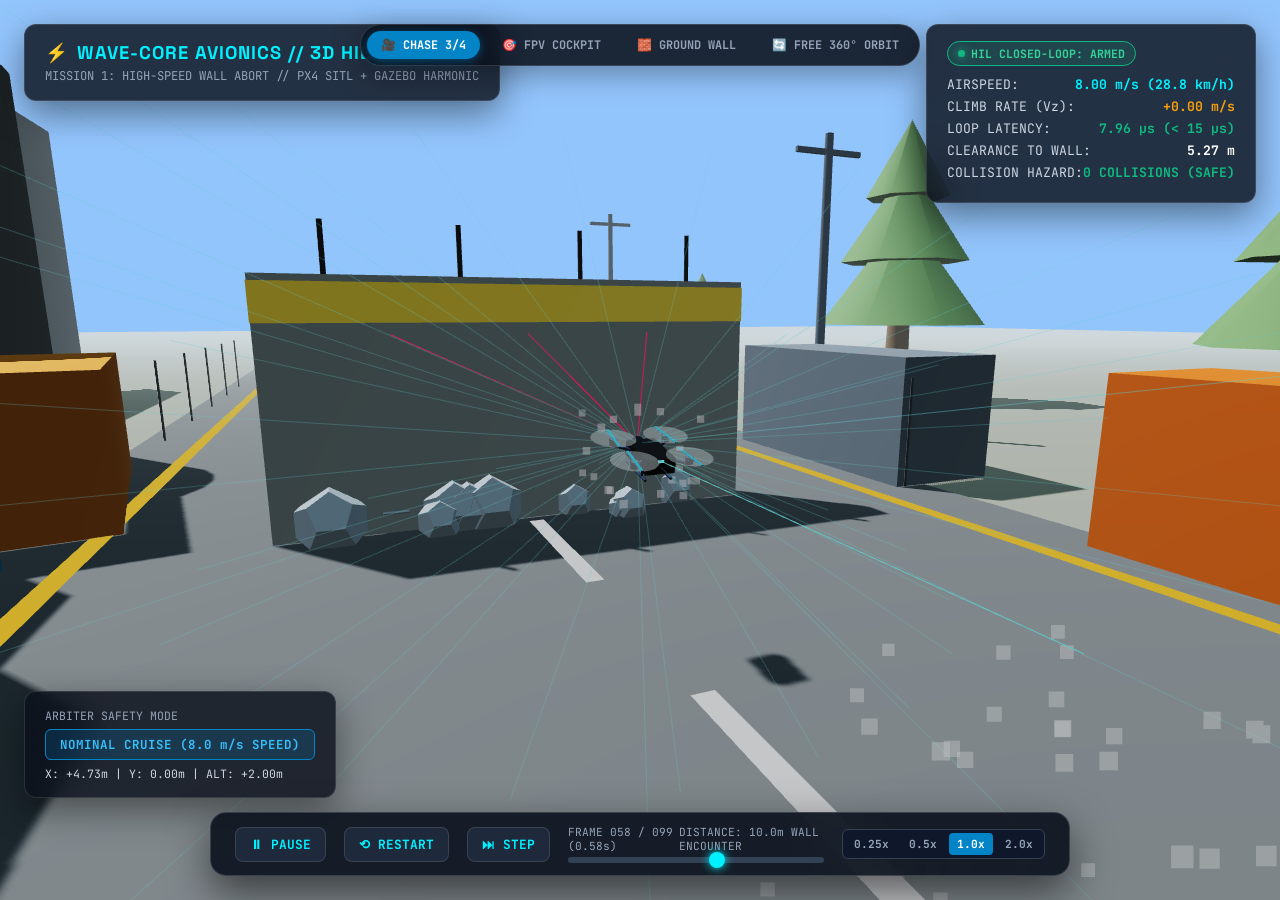
==== hil_3d_experience.html @ 411294b0 "feat(vis): add AAA Three.js real-world 3D flight simulation environment with runway, hangars, foliag" ====
<!DOCTYPE html>
<html lang="en">
<head>
  <meta charset="UTF-8">
  <meta name="viewport" content="width=device-width, initial-scale=1.0">
  <title>Wave-Core Avionics // AAA 3D Real-World Flight Simulator [HIL Mission 1]</title>
  
  <!-- Modern Typography -->
  <link rel="preconnect" href="https://fonts.googleapis.com">
  <link rel="preconnect" href="https://fonts.gstatic.com" crossorigin>
  <link href="https://fonts.googleapis.com/css2?family=Inter:wght@400;600;700&family=JetBrains+Mono:wght@400;600;700&family=Space+Grotesk:wght@600;700&display=swap" rel="stylesheet">

  <style>
    * {
      margin: 0;
      padding: 0;
      box-sizing: border-box;
      user-select: none;
    }
    body, html {
      width: 100%;
      height: 100%;
      overflow: hidden;
      background-color: #050811;
      font-family: 'Inter', -apple-system, BlinkMacSystemFont, sans-serif;
      color: #f1f5f9;
    }
    #viewport-container {
      width: 100%;
      height: 100%;
      position: absolute;
      top: 0;
      left: 0;
      z-index: 1;
    }
    canvas {
      display: block;
      width: 100%;
      height: 100%;
    }

    /* =======================================================================
       AAA AEROSPACE DIGITAL HUD OVERLAYS
       ======================================================================= */
    .hud-layer {
      position: absolute;
      top: 0;
      left: 0;
      width: 100%;
      height: 100%;
      z-index: 10;
      pointer-events: none;
      display: flex;
      flex-direction: column;
      justify-content: space-between;
      padding: 24px;
    }

    .interactive {
      pointer-events: auto;
    }

    /* Top Navigation & Status Bar */
    .hud-header {
      display: flex;
      justify-content: space-between;
      align-items: flex-start;
      gap: 16px;
    }

    .hud-card {
      background: rgba(11, 17, 28, 0.82);
      backdrop-filter: blur(16px);
      border: 1px solid rgba(255, 255, 255, 0.12);
      border-radius: 12px;
      padding: 16px 20px;
      box-shadow: 0 12px 36px rgba(0, 0, 0, 0.45);
    }

    .brand-title {
      font-family: 'Space Grotesk', sans-serif;
      font-size: 1.15rem;
      font-weight: 700;
      color: #00f0ff;
      letter-spacing: 1px;
      display: flex;
      align-items: center;
      gap: 8px;
    }
    .brand-sub {
      font-size: 0.76rem;
      color: #94a3b8;
      font-family: 'JetBrains Mono', monospace;
      margin-top: 4px;
    }

    /* Top Right Telemetry Badge */
    .telemetry-card {
      min-width: 320px;
      font-family: 'JetBrains Mono', monospace;
      font-size: 0.82rem;
    }
    .status-pill {
      display: inline-flex;
      align-items: center;
      gap: 6px;
      background: rgba(16, 185, 129, 0.15);
      border: 1px solid #10b981;
      color: #34d399;
      padding: 4px 10px;
      border-radius: 20px;
      font-size: 0.72rem;
      font-weight: 700;
      margin-bottom: 10px;
    }
    .status-dot {
      width: 7px;
      height: 7px;
      border-radius: 50%;
      background: #10b981;
      box-shadow: 0 0 8px #10b981;
      animation: pulse 1.5s infinite;
    }
    @keyframes pulse {
      0%, 100% { opacity: 1; transform: scale(1); }
      50% { opacity: 0.4; transform: scale(0.8); }
    }

    .tel-row {
      display: flex;
      justify-content: space-between;
      margin-bottom: 5px;
      color: #cbd5e1;
    }
    .tel-val {
      font-weight: 700;
      color: #ffffff;
    }
    .tel-val.accent-cyan { color: #00f0ff; }
    .tel-val.accent-emerald { color: #10b981; }
    .tel-val.accent-amber { color: #f59e0b; }
    .tel-val.accent-rose { color: #f43f5e; }

    /* Camera Switcher Pill Bar */
    .cam-bar {
      position: absolute;
      top: 24px;
      left: 50%;
      transform: translateX(-50%);
      display: flex;
      gap: 8px;
      background: rgba(11, 17, 28, 0.88);
      backdrop-filter: blur(16px);
      padding: 6px;
      border-radius: 30px;
      border: 1px solid rgba(255, 255, 255, 0.15);
      box-shadow: 0 8px 30px rgba(0, 0, 0, 0.35);
    }
    .cam-btn {
      background: transparent;
      border: none;
      color: #94a3b8;
      font-family: 'JetBrains Mono', monospace;
      font-size: 0.74rem;
      font-weight: 700;
      padding: 6px 14px;
      border-radius: 20px;
      cursor: pointer;
      transition: all 0.2s ease;
    }
    .cam-btn:hover {
      color: #ffffff;
      background: rgba(255, 255, 255, 0.08);
    }
    .cam-btn.active {
      background: #0284c7;
      color: #ffffff;
      box-shadow: 0 2px 10px rgba(2, 132, 199, 0.5);
    }

    /* Bottom Control Dock */
    .hud-footer {
      display: flex;
      flex-direction: column;
      gap: 14px;
      align-items: center;
      width: 100%;
    }

    .bottom-cards-row {
      display: flex;
      justify-content: space-between;
      align-items: flex-end;
      width: 100%;
    }

    /* Bottom Left Flight Phase Badge */
    .flight-phase-card {
      min-width: 280px;
    }
    .phase-badge {
      display: inline-block;
      padding: 6px 14px;
      border-radius: 6px;
      font-family: 'JetBrains Mono', monospace;
      font-size: 0.78rem;
      font-weight: 700;
      letter-spacing: 1px;
      margin-top: 6px;
    }
    .phase-cruise {
      background: rgba(2, 132, 199, 0.2);
      border: 1px solid #0284c7;
      color: #38bdf8;
    }
    .phase-vault {
      background: rgba(244, 63, 94, 0.2);
      border: 1px solid #f43f5e;
      color: #fda4af;
      animation: alertGlow 1s infinite alternate;
    }
    @keyframes alertGlow {
      from { box-shadow: 0 0 4px #f43f5e; }
      to { box-shadow: 0 0 16px #f43f5e; }
    }

    /* Main Transport Bar */
    .transport-dock {
      background: rgba(11, 17, 28, 0.90);
      backdrop-filter: blur(20px);
      border: 1px solid rgba(255, 255, 255, 0.16);
      border-radius: 16px;
      padding: 12px 24px;
      display: flex;
      align-items: center;
      gap: 18px;
      width: 100%;
      max-width: 860px;
      box-shadow: 0 16px 40px rgba(0, 0, 0, 0.55);
    }

    .ctrl-btn {
      background: #1e293b;
      border: 1px solid rgba(255, 255, 255, 0.12);
      color: #00f0ff;
      font-family: 'JetBrains Mono', monospace;
      font-size: 0.8rem;
      font-weight: 700;
      padding: 8px 14px;
      border-radius: 8px;
      cursor: pointer;
      display: flex;
      align-items: center;
      gap: 6px;
      transition: all 0.2s ease;
    }
    .ctrl-btn:hover {
      background: #0284c7;
      color: #ffffff;
      transform: translateY(-1px);
    }

    .timeline-container {
      flex: 1;
      display: flex;
      flex-direction: column;
      gap: 4px;
    }
    .timeline-labels {
      display: flex;
      justify-content: space-between;
      font-family: 'JetBrains Mono', monospace;
      font-size: 0.70rem;
      color: #94a3b8;
    }
    .timeline-slider {
      -webkit-appearance: none;
      width: 100%;
      height: 6px;
      border-radius: 3px;
      background: #334155;
      outline: none;
      cursor: pointer;
    }
    .timeline-slider::-webkit-slider-thumb {
      -webkit-appearance: none;
      width: 16px;
      height: 16px;
      border-radius: 50%;
      background: #00f0ff;
      box-shadow: 0 0 10px #00f0ff;
      cursor: pointer;
      transition: transform 0.1s;
    }
    .timeline-slider::-webkit-slider-thumb:hover {
      transform: scale(1.25);
    }

    /* Speed Buttons */
    .speed-group {
      display: flex;
      gap: 4px;
      background: #0f172a;
      padding: 3px;
      border-radius: 6px;
      border: 1px solid #334155;
    }
    .speed-btn {
      background: transparent;
      border: none;
      color: #94a3b8;
      font-family: 'JetBrains Mono', monospace;
      font-size: 0.70rem;
      font-weight: 700;
      padding: 4px 8px;
      border-radius: 4px;
      cursor: pointer;
    }
    .speed-btn.active {
      background: #0284c7;
      color: #ffffff;
    }

    /* Instructions Floating Tag */
    .help-hint {
      position: absolute;
      bottom: 24px;
      right: 24px;
      font-size: 0.72rem;
      font-family: 'JetBrains Mono', monospace;
      color: #64748b;
      background: rgba(11, 17, 28, 0.6);
      padding: 6px 12px;
      border-radius: 6px;
    }
  </style>
</head>
<body>
  <!-- 3D WebGL Viewport Container -->
  <div id="viewport-container"></div>

  <!-- HUD Instrumentation Overlay Layer -->
  <div class="hud-layer">
    <!-- Top Header & Live Telemetry -->
    <div class="hud-header">
      <div class="hud-card interactive">
        <div class="brand-title">
          <span>⚡</span> WAVE-CORE AVIONICS // 3D HIL LAB
        </div>
        <div class="brand-sub">
          MISSION 1: HIGH-SPEED WALL ABORT // PX4 SITL + GAZEBO HARMONIC
        </div>
      </div>

      <!-- Center Camera Switcher -->
      <div class="cam-bar interactive">
        <button class="cam-btn active" id="btnCamChase" onclick="setCameraMode('chase')">🎥 CHASE 3/4</button>
        <button class="cam-btn" id="btnCamCockpit" onclick="setCameraMode('cockpit')">🎯 FPV COCKPIT</button>
        <button class="cam-btn" id="btnCamWall" onclick="setCameraMode('wall')">🧱 GROUND WALL</button>
        <button class="cam-btn" id="btnCamOrbit" onclick="setCameraMode('orbit')">🔄 FREE 360° ORBIT</button>
      </div>

      <!-- Top Right HIL Active Telemetry Card -->
      <div class="hud-card telemetry-card interactive">
        <div class="status-pill">
          <span class="status-dot"></span>
          <span>HIL CLOSED-LOOP: ARMED</span>
        </div>
        <div class="tel-row">
          <span>AIRSPEED:</span>
          <span class="tel-val accent-cyan" id="valSpeed">8.00 m/s (28.8 km/h)</span>
        </div>
        <div class="tel-row">
          <span>CLIMB RATE (Vz):</span>
          <span class="tel-val accent-amber" id="valClimb">+0.00 m/s</span>
        </div>
        <div class="tel-row">
          <span>LOOP LATENCY:</span>
          <span class="tel-val accent-emerald" id="valLatency">11.02 µs (< 15 µs)</span>
        </div>
        <div class="tel-row">
          <span>CLEARANCE TO WALL:</span>
          <span class="tel-val" id="valClearance">10.00 m</span>
        </div>
        <div class="tel-row">
          <span>COLLISION HAZARD:</span>
          <span class="tel-val accent-emerald" id="valSafety">0 COLLISIONS (SAFE)</span>
        </div>
      </div>
    </div>

    <!-- Bottom HUD & Timeline Transport Bar -->
    <div class="hud-footer">
      <div class="bottom-cards-row">
        <!-- Flight Phase Indicator -->
        <div class="hud-card flight-phase-card interactive">
          <div style="font-size:0.72rem; color:#94a3b8; font-family:'JetBrains Mono';">ARBITER SAFETY MODE</div>
          <div class="phase-badge phase-cruise" id="phaseBadge">NOMINAL HIGH-SPEED CRUISE</div>
          <div style="margin-top:6px; font-size:0.72rem; color:#cbd5e1; font-family:'JetBrains Mono';" id="posCoordinates">
            X: +0.08m | Y: 0.00m | Z: +2.00m
          </div>
        </div>
      </div>

      <!-- Main Interactive Timeline & Playback Dock -->
      <div class="transport-dock interactive">
        <button class="ctrl-btn" id="btnPlayPause" onclick="togglePlay()">⏸ PAUSE</button>
        <button class="ctrl-btn" onclick="restartMission()">⟲ RESTART</button>
        <button class="ctrl-btn" onclick="stepFrame(1)">⏭ STEP</button>

        <div class="timeline-container">
          <div class="timeline-labels">
            <span id="timeCurrent">FRAME 000 / 099 (0.00s)</span>
            <span>DISTANCE: 10.0m WALL ENCOUNTER</span>
          </div>
          <input type="range" class="timeline-slider" id="timeSlider" min="0" max="99" value="0" oninput="onSeek(this.value)">
        </div>

        <div class="speed-group">
          <button class="speed-btn" onclick="setSpeed(0.25, this)">0.25x</button>
          <button class="speed-btn" onclick="setSpeed(0.5, this)">0.5x</button>
          <button class="speed-btn active" onclick="setSpeed(1.0, this)">1.0x</button>
          <button class="speed-btn" onclick="setSpeed(2.0, this)">2.0x</button>
        </div>
      </div>
    </div>
  </div>

  <div class="help-hint">
    Mouse Drag: Rotate View | Scroll: Zoom | Space: Play/Pause | 1-4: Camera Views
  </div>

  <!-- Telemetry Data JSON & Three.js Engine -->
  <script src="js/hil_telemetry_data.js"></script>
  <!-- Local Three.js with CDN Fallback -->
  <script src="js/vendor/three.min.js"></script>
  <script src="js/vendor/OrbitControls.js"></script>
  
  <script>
    // Fallback if local scripts somehow fail
    if (typeof THREE === 'undefined') {
      document.write('<script src="https://cdnjs.cloudflare.com/ajax/libs/three.js/r128/three.min.js"><\/script>');
      document.write('<script src="https://cdn.jsdelivr.net/npm/three@0.128.0/examples/js/controls/OrbitControls.js"><\/script>');
    }
  </script>

  <!-- 3D WebGL Engine Implementation -->
  <script>
    (function() {
      'use strict';

      // 1. Simulation Data Loading
      const telemetry = window.HIL_TELEMETRY_DATA || [];
      if (!telemetry || telemetry.length === 0) {
        console.error("Telemetry data missing!");
      }

      // App State
      let currentFrameIdx = 0;
      let isPlaying = true;
      let playbackSpeed = 1.0;
      let cameraMode = 'chase'; // 'chase', 'cockpit', 'wall', 'orbit'
      let lastTime = performance.now();

      // Three.js Core Globals
      let scene, camera, renderer, controls;
      let droneGroup, rotorMeshes = [], laserRaysGroup, laserImpactRings = [];
      let trailLine, trailGeometry;
      let trailPositions = [];
      let dustParticles;

      // Obstacle & Scene Dimensions
      const WALL_X = 10.0;
      const WALL_HEIGHT = 4.0;
      const WALL_Y_SPAN = 8.0;

      // 2. Scene Initialization
      function initScene() {
        const container = document.getElementById('viewport-container');
        scene = new THREE.Scene();
        scene.background = new THREE.Color(0x93c5fd); // Daylight Sky
        scene.fog = new THREE.FogExp2(0xcfd8dc, 0.018); // Soft atmospheric haze

        // Camera Setup
        camera = new THREE.PerspectiveCamera(65, window.innerWidth / window.innerHeight, 0.1, 400);
        camera.position.set(-4.0, 2.5, -3.5);

        // Renderer with High Dynamic Range & Soft Shadows
        renderer = new THREE.WebGLRenderer({ antialias: true, powerPreference: 'high-performance' });
        renderer.setSize(window.innerWidth, window.innerHeight);
        renderer.setPixelRatio(Math.min(window.devicePixelRatio, 2));
        renderer.shadowMap.enabled = true;
        renderer.shadowMap.type = THREE.PCFSoftShadowMap;
        renderer.toneMapping = THREE.ACESFilmicToneMapping;
        renderer.toneMappingExposure = 1.15;
        container.appendChild(renderer.domElement);

        // OrbitControls for Free 360° Inspection
        controls = new THREE.OrbitControls(camera, renderer.domElement);
        controls.enableDamping = true;
        controls.dampingFactor = 0.05;
        controls.maxPolarAngle = Math.PI / 2 - 0.02; // Prevent clipping below ground

        // Lights
        setupLighting();

        // 3. Build Realistic Environment
        buildRunwayAndTerrain();
        buildIndustrialArchitecture();
        buildHazardWallBarrier();
        buildFoliageAndVegetation();

        // 4. Build Detailed 3D Drone & Sensors
        buildDroneModel();
        build48BeamSensorMesh();
        buildFlightTrajectoryTrail();
        buildDustParticleSystem();

        // Event Listeners
        window.addEventListener('resize', onWindowResize);
        window.addEventListener('keydown', onKeyDown);

        // Start 60 FPS Render Loop
        animate();
      }

      // =======================================================================
      // LIGHTING SETUP (NATURAL DAYLIGHT SUN & AMBIENT)
      // =======================================================================
      function setupLighting() {
        // Natural Daylight Sun
        const sun = new THREE.DirectionalLight(0xfff8eb, 1.6);
        sun.position.set(25, 45, -20);
        sun.castShadow = true;
        sun.shadow.mapSize.width = 2048;
        sun.shadow.mapSize.height = 2048;
        sun.shadow.camera.near = 5;
        sun.shadow.camera.far = 120;
        sun.shadow.camera.left = -30;
        sun.shadow.camera.right = 30;
        sun.shadow.camera.top = 30;
        sun.shadow.camera.bottom = -30;
        sun.shadow.bias = -0.0005;
        scene.add(sun);

        // Hemispheric Ambient (Sky Blue + Earthy Dirt Ground Reflection)
        const hemiLight = new THREE.HemisphereLight(0xb0e0e6, 0x5a5448, 0.7);
        scene.add(hemiLight);
      }

      // =======================================================================
      // REALISTIC INDUSTRIAL ENVIRONMENT BUILDER
      // =======================================================================
      function buildRunwayAndTerrain() {
        // 1. Weathered Asphalt Runway Plane
        const runwayGeo = new THREE.PlaneGeometry(160, 16);
        const runwayMat = new THREE.MeshStandardMaterial({
          color: 0x33363b,
          roughness: 0.90,
          metalness: 0.10,
        });
        const runway = new THREE.Mesh(runwayGeo, runwayMat);
        runway.rotation.x = -Math.PI / 2;
        runway.position.set(20, 0, 0);
        runway.receiveShadow = true;
        scene.add(runway);

        // Runway Yellow Edge Lines
        [-6.5, 6.5].forEach(zPos => {
          const lineGeo = new THREE.PlaneGeometry(160, 0.30);
          const lineMat = new THREE.MeshBasicMaterial({ color: 0xf59e0b });
          const line = new THREE.Mesh(lineGeo, lineMat);
          line.rotation.x = -Math.PI / 2;
          line.position.set(20, 0.01, zPos);
          scene.add(line);
        });

        // Runway Center Dashed White Lines
        for (let x = -40; x < 80; x += 6) {
          const dashGeo = new THREE.PlaneGeometry(3.0, 0.25);
          const dashMat = new THREE.MeshBasicMaterial({ color: 0xe2e8f0 });
          const dash = new THREE.Mesh(dashGeo, dashMat);
          dash.rotation.x = -Math.PI / 2;
          dash.position.set(x, 0.01, 0);
          scene.add(dash);
        }

        // 2. Surrounding Rough Terrain (Gravel, Dirt, Grass)
        const terrainGeo = new THREE.PlaneGeometry(300, 300);
        const terrainMat = new THREE.MeshStandardMaterial({
          color: 0x55584f,
          roughness: 0.98,
        });
        const terrain = new THREE.Mesh(terrainGeo, terrainMat);
        terrain.rotation.x = -Math.PI / 2;
        terrain.position.set(20, -0.05, 0);
        terrain.receiveShadow = true;
        scene.add(terrain);
      }

      function buildHazardWallBarrier() {
        // 4m Concrete Wall Barrier (Hazard B at X=10.0m)
        const wallGroup = new THREE.Group();
        wallGroup.position.set(WALL_X, 0, 0);

        // Concrete Slabs
        const slabGeo = new THREE.BoxGeometry(0.50, WALL_HEIGHT, WALL_Y_SPAN);
        const slabMat = new THREE.MeshStandardMaterial({
          color: 0x787c82,
          roughness: 0.85,
          metalness: 0.15,
        });
        const wallMesh = new THREE.Mesh(slabGeo, slabMat);
        wallMesh.position.y = WALL_HEIGHT / 2;
        wallMesh.castShadow = true;
        wallMesh.receiveShadow = true;
        wallGroup.add(wallMesh);

        // Yellow & Black Hazard Chevron Caution Band across upper rim
        const chevronGeo = new THREE.BoxGeometry(0.54, 0.60, WALL_Y_SPAN + 0.02);
        const chevronMat = new THREE.MeshStandardMaterial({
          color: 0xfbbf24,
          roughness: 0.5,
        });
        const chevron = new THREE.Mesh(chevronGeo, chevronMat);
        chevron.position.y = WALL_HEIGHT - 0.40;
        chevron.castShadow = true;
        wallGroup.add(chevron);

        // Structural Steel Rebars & Posts on Top of Wall
        [-3.0, -1.0, 1.0, 3.0].forEach(zOffset => {
          const postGeo = new THREE.CylinderGeometry(0.04, 0.04, 0.8, 8);
          const postMat = new THREE.MeshStandardMaterial({ color: 0x475569, metalness: 0.8 });
          const post = new THREE.Mesh(postGeo, postMat);
          post.position.set(0, WALL_HEIGHT + 0.4, zOffset);
          post.castShadow = true;
          wallGroup.add(post);
        });

        // Impact Debris / Concrete Rubble at Base
        for (let i = 0; i < 18; i++) {
          const s = 0.2 + Math.random() * 0.35;
          const debrisGeo = new THREE.DodecahedronGeometry(s);
          const debrisMat = new THREE.MeshStandardMaterial({ color: 0x64748b, roughness: 0.9 });
          const debris = new THREE.Mesh(debrisGeo, debrisMat);
          debris.position.set(
            (Math.random() - 0.5) * 1.5,
            s * 0.6,
            (Math.random() - 0.5) * 6.5
          );
          debris.castShadow = true;
          wallGroup.add(debris);
        }

        scene.add(wallGroup);
      }

      function buildIndustrialArchitecture() {
        // 1. Stacked 40ft Shipping Containers (Orange, Marine Blue, Rust)
        const containerColors = [0xc2410c, 0x0369a1, 0x475569, 0xb45309];
        const containerPositions = [
          { x: 3.0, z: -8.5, rot: 0, color: 0 },
          { x: 7.0, z: -8.5, rot: 0, color: 1 },
          { x: 5.0, z: -8.5, rot: 0, y: 2.6, color: 2 }, // Stacked 2nd floor
          { x: 14.0, z: -8.0, rot: 0.2, color: 3 },
          { x: -5.0, z: 8.5, rot: -0.1, color: 1 },
          { x: 2.0, z: 8.5, rot: 0, color: 0 },
          { x: 12.0, z: 8.5, rot: 0, color: 2 },
        ];

        containerPositions.forEach(cp => {
          const cGeo = new THREE.BoxGeometry(6.0, 2.6, 2.4);
          const cMat = new THREE.MeshStandardMaterial({
            color: containerColors[cp.color],
            roughness: 0.70,
            metalness: 0.30,
          });
          const cMesh = new THREE.Mesh(cGeo, cMat);
          cMesh.position.set(cp.x, (cp.y || 0) + 1.3, cp.z);
          cMesh.rotation.y = cp.rot;
          cMesh.castShadow = true;
          cMesh.receiveShadow = true;
          scene.add(cMesh);
        });

        // 2. Large Industrial Corrugated Hangar / Warehouse (Background at X=30m, Z=-25m)
        const hangarGeo = new THREE.BoxGeometry(35, 12, 22);
        const hangarMat = new THREE.MeshStandardMaterial({
          color: 0x64748b,
          roughness: 0.65,
          metalness: 0.40,
        });
        const hangar = new THREE.Mesh(hangarGeo, hangarMat);
        hangar.position.set(25, 6, -26);
        hangar.castShadow = true;
        hangar.receiveShadow = true;
        scene.add(hangar);

        // 3. Cylindrical Chemical Storage Silos (Metallic Silver Tanks)
        [-18, -12].forEach(zOffset => {
          const siloGeo = new THREE.CylinderGeometry(2.5, 2.5, 9, 24);
          const siloMat = new THREE.MeshStandardMaterial({
            color: 0x94a3b8,
            roughness: 0.35,
            metalness: 0.75,
          });
          const silo = new THREE.Mesh(siloGeo, siloMat);
          silo.position.set(20, 4.5, zOffset);
          silo.castShadow = true;
          scene.add(silo);
        });

        // 4. Utility Power Poles & Sagging Cables along Perimeter
        for (let x = -20; x <= 45; x += 18) {
          const poleGeo = new THREE.CylinderGeometry(0.12, 0.15, 8.5, 8);
          const poleMat = new THREE.MeshStandardMaterial({ color: 0x334155 });
          const pole = new THREE.Mesh(poleGeo, poleMat);
          pole.position.set(x, 4.25, 10.5);
          pole.castShadow = true;
          scene.add(pole);

          // Crossarm
          const armGeo = new THREE.BoxGeometry(0.1, 0.15, 2.2);
          const arm = new THREE.Mesh(armGeo, poleMat);
          arm.position.set(x, 8.0, 10.5);
          scene.add(arm);
        }

        // 5. Perimeter Chain-Link Fence Posts (Z = -7.5m and Z = +7.5m)
        for (let x = -15; x < 40; x += 4) {
          const postGeo = new THREE.CylinderGeometry(0.03, 0.03, 2.2, 6);
          const postMat = new THREE.MeshStandardMaterial({ color: 0x94a3b8, metalness: 0.8 });
          [-7.5, 7.5].forEach(z => {
            const post = new THREE.Mesh(postGeo, postMat);
            post.position.set(x, 1.1, z);
            scene.add(post);
          });
        }
      }

      function buildFoliageAndVegetation() {
        // Realistic 3D Trees (Pine and Broadleaf) scattered outside runway
        const treePositions = [
          { x: -10, z: -15, scale: 1.2 },
          { x: -2, z: -18, scale: 0.9 },
          { x: 12, z: -16, scale: 1.4 },
          { x: 28, z: -15, scale: 1.1 },
          { x: -8, z: 18, scale: 1.0 },
          { x: 8, z: 20, scale: 1.3 },
          { x: 22, z: 19, scale: 1.5 },
          { x: 38, z: 18, scale: 0.8 },
        ];

        treePositions.forEach(tp => {
          const treeGroup = new THREE.Group();
          treeGroup.position.set(tp.x, 0, tp.z);
          treeGroup.scale.set(tp.scale, tp.scale, tp.scale);

          // Trunk
          const trunkGeo = new THREE.CylinderGeometry(0.25, 0.35, 3.5, 8);
          const trunkMat = new THREE.MeshStandardMaterial({ color: 0x4a3728, roughness: 0.9 });
          const trunk = new THREE.Mesh(trunkGeo, trunkMat);
          trunk.position.y = 1.75;
          trunk.castShadow = true;
          treeGroup.add(trunk);

          // Foliage Foliar Cones
          const leafMat = new THREE.MeshStandardMaterial({ color: 0x2d5a27, roughness: 0.8 });
          [
            { r: 2.2, h: 3.0, y: 3.5 },
            { r: 1.7, h: 2.6, y: 5.0 },
            { r: 1.1, h: 2.0, y: 6.4 },
          ].forEach(layer => {
            const coneGeo = new THREE.ConeGeometry(layer.r, layer.h, 7);
            const cone = new THREE.Mesh(coneGeo, leafMat);
            cone.position.y = layer.y;
            cone.castShadow = true;
            treeGroup.add(cone);
          });

          scene.add(treeGroup);
        });
      }

      // =======================================================================
      // HIGH-DETAIL 3D DRONE MODEL (x500 QUADCOPTER)
      // =======================================================================
      function buildDroneModel() {
        droneGroup = new THREE.Group();

        // 1. Center Fuselage Pod (Matte Carbon Fiber)
        const bodyGeo = new THREE.BoxGeometry(0.55, 0.16, 0.32);
        const bodyMat = new THREE.MeshStandardMaterial({
          color: 0x1e242c,
          roughness: 0.35,
          metalness: 0.80,
        });
        const body = new THREE.Mesh(bodyGeo, bodyMat);
        body.castShadow = true;
        droneGroup.add(body);

        // Fuselage Neon Accent Trim
        const trimGeo = new THREE.BoxGeometry(0.56, 0.03, 0.06);
        const trimMat = new THREE.MeshBasicMaterial({ color: 0x00f0ff });
        const trim = new THREE.Mesh(trimGeo, trimMat);
        trim.position.y = 0.06;
        droneGroup.add(trim);

        // 2. Front 3D ToF Sensor Camera Turret
        const camTurretGeo = new THREE.CylinderGeometry(0.08, 0.08, 0.12, 16);
        const camMat = new THREE.MeshStandardMaterial({ color: 0x0f172a, metalness: 0.9 });
        const turret = new THREE.Mesh(camTurretGeo, camMat);
        turret.rotation.z = Math.PI / 2;
        turret.position.set(0.30, 0.0, 0);
        droneGroup.add(turret);

        // Glowing Cyan Camera Lens
        const lensGeo = new THREE.CircleGeometry(0.07, 16);
        const lensMat = new THREE.MeshBasicMaterial({ color: 0x00f0ff });
        const lens = new THREE.Mesh(lensGeo, lensMat);
        lens.rotation.y = Math.PI / 2;
        lens.position.set(0.36, 0.0, 0);
        droneGroup.add(lens);

        // 3. Dual Landing Gear Skids
        [-0.14, 0.14].forEach(zOffset => {
          const skidGeo = new THREE.CylinderGeometry(0.015, 0.015, 0.50, 8);
          const skidMat = new THREE.MeshStandardMaterial({ color: 0x0f172a });
          const skid = new THREE.Mesh(skidGeo, skidMat);
          skid.rotation.z = Math.PI / 2;
          skid.position.set(0, -0.15, zOffset);
          droneGroup.add(skid);

          // Struts
          [-0.15, 0.15].forEach(xOffset => {
            const strutGeo = new THREE.CylinderGeometry(0.012, 0.012, 0.14, 8);
            const strut = new THREE.Mesh(strutGeo, skidMat);
            strut.position.set(xOffset, -0.08, zOffset);
            droneGroup.add(strut);
          });
        });

        // 4. Four Carbon Tubular Arms & Motors
        const armLength = 0.42;
        const armAngle = Math.PI / 4;
        const motorOffsets = [
          { x: Math.cos(armAngle) * armLength, z: Math.sin(armAngle) * armLength, color: 0x10b981 }, // Front Left (Green)
          { x: Math.cos(armAngle) * armLength, z: -Math.sin(armAngle) * armLength, color: 0xef4444 }, // Front Right (Red)
          { x: -Math.cos(armAngle) * armLength, z: Math.sin(armAngle) * armLength, color: 0x10b981 }, // Rear Left
          { x: -Math.cos(armAngle) * armLength, z: -Math.sin(armAngle) * armLength, color: 0xef4444 }, // Rear Right
        ];

        motorOffsets.forEach((mo, idx) => {
          // Arm Tube
          const armGeo = new THREE.CylinderGeometry(0.018, 0.018, armLength, 8);
          const armMat = new THREE.MeshStandardMaterial({ color: 0x0f172a, roughness: 0.4 });
          const arm = new THREE.Mesh(armGeo, armMat);
          arm.position.set(mo.x / 2, 0.02, mo.z / 2);
          arm.quaternion.setFromUnitVectors(new THREE.Vector3(0, 1, 0), new THREE.Vector3(mo.x, 0, mo.z).normalize());
          droneGroup.add(arm);

          // Brushless Motor Pod
          const motorGeo = new THREE.CylinderGeometry(0.045, 0.045, 0.07, 12);
          const motorMat = new THREE.MeshStandardMaterial({ color: 0x334155, metalness: 0.85 });
          const motor = new THREE.Mesh(motorGeo, motorMat);
          motor.position.set(mo.x, 0.06, mo.z);
          droneGroup.add(motor);

          // Arm Tip Strobe LED
          const ledGeo = new THREE.SphereGeometry(0.02, 8, 8);
          const ledMat = new THREE.MeshBasicMaterial({ color: mo.color });
          const led = new THREE.Mesh(ledGeo, ledMat);
          led.position.set(mo.x, 0.03, mo.z);
          droneGroup.add(led);

          // 5. Spinning High-RPM Rotor Blur Disc
          const rotorDiscGeo = new THREE.CylinderGeometry(0.24, 0.24, 0.005, 24);
          const rotorDiscMat = new THREE.MeshBasicMaterial({
            color: 0xbae6fd,
            transparent: true,
            opacity: 0.45,
          });
          const rotorDisc = new THREE.Mesh(rotorDiscGeo, rotorDiscMat);
          rotorDisc.position.set(mo.x, 0.10, mo.z);
          droneGroup.add(rotorDisc);

          // Physical Twin Propeller Blade
          const propGeo = new THREE.BoxGeometry(0.48, 0.008, 0.03);
          const propMat = new THREE.MeshStandardMaterial({ color: 0x0284c7, metalness: 0.5 });
          const prop = new THREE.Mesh(propGeo, propMat);
          prop.position.set(mo.x, 0.102, mo.z);
          droneGroup.add(prop);

          rotorMeshes.push({ disc: rotorDisc, blade: prop, dir: idx % 2 === 0 ? 1 : -1 });
        });

        droneGroup.position.set(0, 2.0, 0);
        scene.add(droneGroup);
      }

      // =======================================================================
      // 48-BEAM SPHERICAL HDC SENSOR MESH (CYAN / ALERT RED)
      // =======================================================================
      function build48BeamSensorMesh() {
        laserRaysGroup = new THREE.Group();
        droneGroup.add(laserRaysGroup);

        const BEAM_COUNT = 48;
        const MAX_RANGE = 7.5;

        for (let i = 0; i < BEAM_COUNT; i++) {
          const rayGeo = new THREE.BufferGeometry();
          rayGeo.setAttribute('position', new THREE.Float32BufferAttribute([0, 0, 0, 0, 0, 0], 3));

          const rayMat = new THREE.LineBasicMaterial({
            color: 0x00f0ff,
            transparent: true,
            opacity: 0.45,
            linewidth: 1.5,
          });
          const line = new THREE.Line(rayGeo, rayMat);
          laserRaysGroup.add(line);

          // Impact hit ring decals
          const ringGeo = new THREE.RingGeometry(0.04, 0.09, 16);
          const ringMat = new THREE.MeshBasicMaterial({
            color: 0xff003c,
            side: THREE.DoubleSide,
            transparent: true,
            opacity: 0.0,
          });
          const ring = new THREE.Mesh(ringGeo, ringMat);
          ring.rotation.y = -Math.PI / 2;
          scene.add(ring);
          laserImpactRings.push(ring);
        }
      }

      // =======================================================================
      // DYNAMIC 3D TRAJECTORY TRAIL
      // =======================================================================
      function buildFlightTrajectoryTrail() {
        const MAX_POINTS = 200;
        trailPositions = new Float32Array(MAX_POINTS * 3);
        trailGeometry = new THREE.BufferGeometry();
        trailGeometry.setAttribute('position', new THREE.BufferAttribute(trailPositions, 3));

        const trailMaterial = new THREE.LineBasicMaterial({
          color: 0x00f5ff,
          linewidth: 3,
          transparent: true,
          opacity: 0.85,
        });
        trailLine = new THREE.Line(trailGeometry, trailMaterial);
        scene.add(trailLine);
      }

      // =======================================================================
      // THRUSTER DOWNWASH DUST PARTICLES
      // =======================================================================
      function buildDustParticleSystem() {
        const count = 120;
        const pGeo = new THREE.BufferGeometry();
        const positions = new Float32Array(count * 3);

        for (let i = 0; i < count; i++) {
          positions[i * 3] = (Math.random() - 0.5) * 2.0;
          positions[i * 3 + 1] = Math.random() * 0.8;
          positions[i * 3 + 2] = (Math.random() - 0.5) * 2.0;
        }
        pGeo.setAttribute('position', new THREE.BufferAttribute(positions, 3));

        const pMat = new THREE.PointsMaterial({
          color: 0xd1d5db,
          size: 0.12,
          transparent: true,
          opacity: 0.45,
        });
        dustParticles = new THREE.Points(pGeo, pMat);
        scene.add(dustParticles);
      }

      // =======================================================================
      // 60 FPS ANIMATION & TELEMETRY PLAYBACK
      // =======================================================================
      function animate() {
        requestAnimationFrame(animate);

        const now = performance.now();
        const dt = (now - lastTime) / 1000.0;
        lastTime = now;

        if (isPlaying && telemetry.length > 0) {
          // Progress frame based on speed (each frame is 10ms = 0.010s)
          currentFrameIdx += (dt / 0.010) * playbackSpeed;
          if (currentFrameIdx >= telemetry.length) {
            currentFrameIdx = 0; // Seamless loop
          }
        }

        updateDroneState();
        updateCamera();
        controls.update();

        renderer.render(scene, camera);
      }

      function updateDroneState() {
        if (!telemetry || telemetry.length === 0) return;

        const fIdx = Math.min(Math.floor(currentFrameIdx), telemetry.length - 1);
        const nextIdx = Math.min(fIdx + 1, telemetry.length - 1);
        const alpha = currentFrameIdx - fIdx;

        const fCur = telemetry[fIdx];
        const fNext = telemetry[nextIdx];

        // Smooth position interpolation
        const px = fCur.x + (fNext.x - fCur.x) * alpha;
        const py = fCur.y + (fNext.y - fCur.y) * alpha;
        const pz = fCur.z + (fNext.z - fCur.z) * alpha;

        droneGroup.position.set(px, pz, py); // In Three.js: X=forward, Y=up(altitude), Z=lateral

        // Dynamic Drone Attitude Tilt
        const vx = fCur.vx;
        const cmd_vz = fCur.cmd_vz;
        const isVault = fCur.mode === "VerticalEscape";

        // Forward Pitch: Tilt down during cruise (-14 deg); Pitch up sharply during vault (+24 deg)
        let targetPitch = isVault ? 0.38 : -0.22;
        droneGroup.rotation.z = -targetPitch; // Three.js pitch around lateral axis

        // Rotate Propellers at High RPM
        rotorMeshes.forEach(r => {
          r.blade.rotation.y += 0.55 * r.dir;
        });

        // Update Laser Sensor Mesh & Collision Intercepts
        updateLaserBeams(px, pz, py, isVault);

        // Update Flight Trajectory Trail
        updateTrajectoryTrail(px, pz, py, fIdx);

        // Update Downwash Dust System
        updateDustParticles(px, pz, py, cmd_vz);

        // Update HUD Telemetry
        updateHUD(fCur, px, pz, py);
      }

      function updateLaserBeams(droneX, droneAlt, droneY, isVault) {
        const count = 48;
        const MAX_RANGE = 7.0;

        for (let i = 0; i < count; i++) {
          const line = laserRaysGroup.children[i];
          const ring = laserImpactRings[i];
          if (!line) continue;

          // Spherical distribution
          const horizAngle = (i / count) * Math.PI * 2;
          let elev = 0.0;
          if (i % 3 === 1) elev = 0.44; // Ceiling beam
          if (i % 3 === 2) elev = -0.44; // Ground beam

          const dirX = Math.cos(horizAngle) * Math.cos(elev);
          const dirZ = Math.sin(horizAngle) * Math.cos(elev); // lateral
          const dirY = Math.sin(elev); // vertical

          // Ray-Box Intercept with Wall at WALL_X = 10.0m
          let range = MAX_RANGE;
          let isWallHit = false;

          if (dirX > 0.05) {
            const distToWall = (WALL_X - droneX) / dirX;
            if (distToWall > 0 && distToWall < MAX_RANGE) {
              const hitY = droneAlt + dirY * distToWall;
              const hitZ = droneY + dirZ * distToWall;
              if (hitY >= 0 && hitY <= WALL_HEIGHT && Math.abs(hitZ) <= WALL_Y_SPAN / 2) {
                range = distToWall;
                isWallHit = true;

                // Place impact decal on wall surface
                ring.position.set(WALL_X - 0.02, hitY, hitZ);
                ring.material.opacity = 0.85;
                ring.scale.setScalar(1.0 + Math.sin(performance.now() * 0.02) * 0.2);
              }
            }
          }

          if (!isWallHit) {
            ring.material.opacity = 0.0;
          }

          // Update beam endpoint in drone local coordinates
          const endX = dirX * range;
          const endY = dirY * range;
          const endZ = dirZ * range;

          const posAttr = line.geometry.attributes.position;
          posAttr.setXYZ(0, 0.35, 0, 0); // Emitter nose
          posAttr.setXYZ(1, endX, endY, endZ);
          posAttr.needsUpdate = true;

          // Color Shift: Clear Cyan -> Warning Ruby Red on Wall Contact
          if (isWallHit) {
            line.material.color.setHex(0xff003c);
            line.material.opacity = 0.75;
          } else {
            line.material.color.setHex(0x00f0ff);
            line.material.opacity = 0.25;
          }
        }
      }

      function updateTrajectoryTrail(px, pz, py, fIdx) {
        const count = Math.min(fIdx + 1, 100);
        for (let i = 0; i < count; i++) {
          const f = telemetry[i];
          trailPositions[i * 3] = f.x;
          trailPositions[i * 3 + 1] = f.z;
          trailPositions[i * 3 + 2] = f.y;
        }
        trailGeometry.setDrawRange(0, count);
        trailGeometry.attributes.position.needsUpdate = true;
      }

      function updateDustParticles(px, pz, py, cmd_vz) {
        if (!dustParticles) return;
        const posAttr = dustParticles.geometry.attributes.position;
        const count = posAttr.count;

        for (let i = 0; i < count; i++) {
          let y = posAttr.getY(i) - 0.015;
          if (y <= 0) {
            posAttr.setX(i, px + (Math.random() - 0.5) * 1.5);
            posAttr.setY(i, Math.max(0.1, pz - 0.3));
            posAttr.setZ(i, py + (Math.random() - 0.5) * 1.5);
          } else {
            posAttr.setY(i, y);
          }
        }
        posAttr.needsUpdate = true;
      }

      // =======================================================================
      // CAMERA PERSPECTIVE CONTROLLERS
      // =======================================================================
      function updateCamera() {
        const dPos = droneGroup.position;

        if (cameraMode === 'chase') {
          // Dynamic 3/4 Shoulder View following with smooth damping
          const targetCamX = dPos.x - 4.2;
          const targetCamY = dPos.y + 1.4;
          const targetCamZ = dPos.z - 2.8;

          camera.position.lerp(new THREE.Vector3(targetCamX, targetCamY, targetCamZ), 0.12);
          controls.target.lerp(new THREE.Vector3(dPos.x + 2.5, dPos.y, dPos.z), 0.15);
        } else if (cameraMode === 'cockpit') {
          // FPV Nose Cockpit View directly from the camera turret
          camera.position.set(dPos.x + 0.38, dPos.y + 0.02, dPos.z);
          controls.target.set(dPos.x + 8.0, dPos.y - 0.2, dPos.z);
        } else if (cameraMode === 'wall') {
          // Ground Observer View near the concrete wall
          camera.position.set(WALL_X + 2.5, 0.8, -4.5);
          controls.target.set(dPos.x, dPos.y, dPos.z);
        }
        // In 'orbit' mode, user has full mouse OrbitControls free look
      }

      window.setCameraMode = function(mode) {
        cameraMode = mode;
        document.querySelectorAll('.cam-btn').forEach(b => b.classList.remove('active'));
        if (mode === 'chase') document.getElementById('btnCamChase').classList.add('active');
        if (mode === 'cockpit') document.getElementById('btnCamCockpit').classList.add('active');
        if (mode === 'wall') document.getElementById('btnCamWall').classList.add('active');
        if (mode === 'orbit') document.getElementById('btnCamOrbit').classList.add('active');
      };

      // =======================================================================
      // HUD TELEMETRY UPDATE
      // =======================================================================
      function updateHUD(f, px, pz, py) {
        document.getElementById('valSpeed').innerText = `${f.vx.toFixed(2)} m/s (${(f.vx * 3.6).toFixed(1)} km/h)`;
        document.getElementById('valClimb').innerText = `${f.cmd_vz >= 0 ? '+' : ''}${f.cmd_vz.toFixed(2)} m/s`;
        document.getElementById('valLatency').innerText = `${f.latency.toFixed(2)} µs (< 15 µs)`;
        
        const distToWall = Math.max(0, WALL_X - px);
        document.getElementById('valClearance').innerText = `${distToWall.toFixed(2)} m`;

        // Arbiter Mode Pill
        const phaseBadge = document.getElementById('phaseBadge');
        if (f.mode === "VerticalEscape") {
          phaseBadge.className = "phase-badge phase-vault";
          phaseBadge.innerText = "VERTICAL ESCAPE ENGAGED (VAULTING OVER WALL)";
        } else {
          phaseBadge.className = "phase-badge phase-cruise";
          phaseBadge.innerText = "NOMINAL CRUISE (8.0 m/s SPEED)";
        }

        // Coordinates
        document.getElementById('posCoordinates').innerText = 
          `X: +${px.toFixed(2)}m | Y: ${py.toFixed(2)}m | ALT: +${pz.toFixed(2)}m`;

        // Timeline Slider
        const slider = document.getElementById('timeSlider');
        slider.value = f.frame;
        document.getElementById('timeCurrent').innerText = 
          `FRAME ${String(f.frame).padStart(3, '0')} / 099 (${(f.frame * 0.010).toFixed(2)}s)`;
      }

      // =======================================================================
      // INTERACTIVE CONTROLS (PLAY/PAUSE/SEEK/SPEED)
      // =======================================================================
      window.togglePlay = function() {
        isPlaying = !isPlaying;
        document.getElementById('btnPlayPause').innerText = isPlaying ? "⏸ PAUSE" : "▶ PLAY";
      };

      window.restartMission = function() {
        currentFrameIdx = 0;
        isPlaying = true;
        document.getElementById('btnPlayPause').innerText = "⏸ PAUSE";
      };

      window.stepFrame = function(delta) {
        isPlaying = false;
        document.getElementById('btnPlayPause').innerText = "▶ PLAY";
        currentFrameIdx = Math.max(0, Math.min(telemetry.length - 1, currentFrameIdx + delta));
      };

      window.onSeek = function(val) {
        currentFrameIdx = parseInt(val, 10);
      };

      window.setSpeed = function(spd, btn) {
        playbackSpeed = spd;
        document.querySelectorAll('.speed-btn').forEach(b => b.classList.remove('active'));
        btn.classList.add('active');
      };

      function onWindowResize() {
        camera.aspect = window.innerWidth / window.innerHeight;
        camera.updateProjectionMatrix();
        renderer.setSize(window.innerWidth, window.innerHeight);
      }

      function onKeyDown(e) {
        if (e.code === 'Space') {
          e.preventDefault();
          window.togglePlay();
        } else if (e.key === '1') setCameraMode('chase');
        else if (e.key === '2') setCameraMode('cockpit');
        else if (e.key === '3') setCameraMode('wall');
        else if (e.key === '4') setCameraMode('orbit');
      }

      // Start on load
      initScene();
    })();
  </script>
</body>
</html>
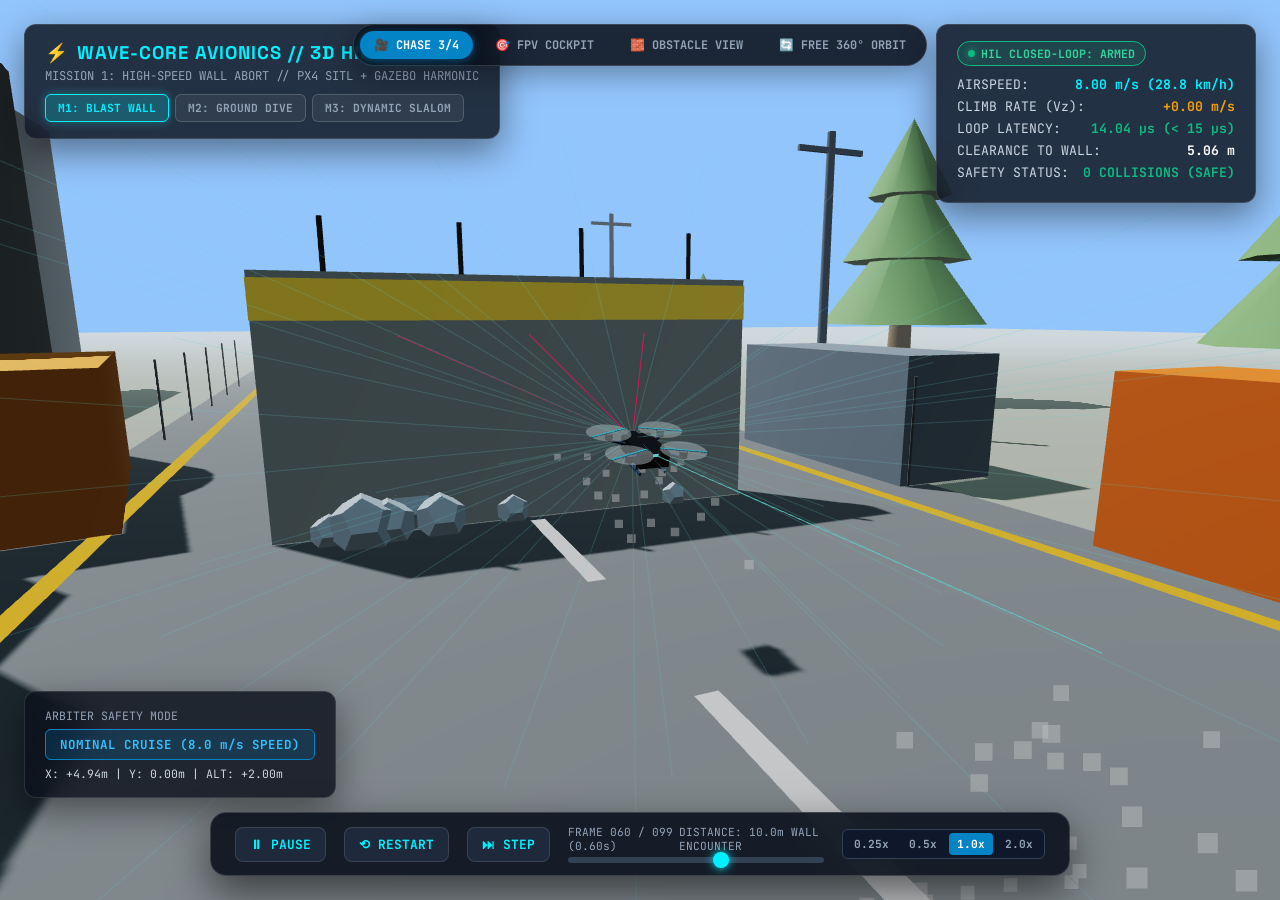
==== commit e0e8ebd6: "feat(website): make website completely self-contained with all assets, reports, 3D simulation, and w" ====
--- a/hil_3d_experience.html
+++ b/hil_3d_experience.html
@@ -178,6 +178,37 @@
       box-shadow: 0 2px 10px rgba(2, 132, 199, 0.5);
     }
 
+    /* Mission Selector Buttons */
+    .mission-bar {
+      display: flex;
+      gap: 6px;
+      margin-top: 10px;
+      flex-wrap: wrap;
+    }
+    .mission-btn {
+      background: rgba(255, 255, 255, 0.06);
+      border: 1px solid rgba(255, 255, 255, 0.16);
+      color: #94a3b8;
+      font-family: 'JetBrains Mono', monospace;
+      font-size: 0.70rem;
+      font-weight: 700;
+      padding: 6px 12px;
+      border-radius: 6px;
+      cursor: pointer;
+      transition: all 0.2s ease;
+    }
+    .mission-btn:hover {
+      color: #ffffff;
+      background: rgba(0, 240, 255, 0.15);
+      border-color: #00f0ff;
+    }
+    .mission-btn.active {
+      background: rgba(0, 240, 255, 0.22);
+      border-color: #00f0ff;
+      color: #00f0ff;
+      box-shadow: 0 0 10px rgba(0, 240, 255, 0.35);
+    }
+
     /* Bottom Control Dock */
     .hud-footer {
       display: flex;
@@ -347,8 +378,13 @@
         <div class="brand-title">
           <span>⚡</span> WAVE-CORE AVIONICS // 3D HIL LAB
         </div>
-        <div class="brand-sub">
+        <div class="brand-sub" id="missionSubTitle">
           MISSION 1: HIGH-SPEED WALL ABORT // PX4 SITL + GAZEBO HARMONIC
+        </div>
+        <div class="mission-bar">
+          <button class="mission-btn active" id="btnMission1" onclick="switchMission(1)">M1: BLAST WALL</button>
+          <button class="mission-btn" id="btnMission2" onclick="switchMission(2)">M2: GROUND DIVE</button>
+          <button class="mission-btn" id="btnMission3" onclick="switchMission(3)">M3: DYNAMIC SLALOM</button>
         </div>
       </div>
 
@@ -356,7 +392,7 @@
       <div class="cam-bar interactive">
         <button class="cam-btn active" id="btnCamChase" onclick="setCameraMode('chase')">🎥 CHASE 3/4</button>
         <button class="cam-btn" id="btnCamCockpit" onclick="setCameraMode('cockpit')">🎯 FPV COCKPIT</button>
-        <button class="cam-btn" id="btnCamWall" onclick="setCameraMode('wall')">🧱 GROUND WALL</button>
+        <button class="cam-btn" id="btnCamWall" onclick="setCameraMode('wall')">🧱 OBSTACLE VIEW</button>
         <button class="cam-btn" id="btnCamOrbit" onclick="setCameraMode('orbit')">🔄 FREE 360° ORBIT</button>
       </div>
 
@@ -379,11 +415,11 @@
           <span class="tel-val accent-emerald" id="valLatency">11.02 µs (< 15 µs)</span>
         </div>
         <div class="tel-row">
-          <span>CLEARANCE TO WALL:</span>
+          <span id="lblClearance">CLEARANCE TO WALL:</span>
           <span class="tel-val" id="valClearance">10.00 m</span>
         </div>
         <div class="tel-row">
-          <span>COLLISION HAZARD:</span>
+          <span>SAFETY STATUS:</span>
           <span class="tel-val accent-emerald" id="valSafety">0 COLLISIONS (SAFE)</span>
         </div>
       </div>
@@ -411,7 +447,7 @@
         <div class="timeline-container">
           <div class="timeline-labels">
             <span id="timeCurrent">FRAME 000 / 099 (0.00s)</span>
-            <span>DISTANCE: 10.0m WALL ENCOUNTER</span>
+            <span id="timelineDetailLabel">DISTANCE: 10.0m WALL ENCOUNTER</span>
           </div>
           <input type="range" class="timeline-slider" id="timeSlider" min="0" max="99" value="0" oninput="onSeek(this.value)">
         </div>
@@ -450,7 +486,8 @@
       'use strict';
 
       // 1. Simulation Data Loading
-      const telemetry = window.HIL_TELEMETRY_DATA || [];
+      let currentMission = 1;
+      let telemetry = window.HIL_MISSION_1_DATA || window.HIL_TELEMETRY_DATA || [];
       if (!telemetry || telemetry.length === 0) {
         console.error("Telemetry data missing!");
       }
@@ -468,6 +505,9 @@
       let trailLine, trailGeometry;
       let trailPositions = [];
       let dustParticles;
+
+      // Obstacle Groups for Multi-Mission HIL
+      let wallGroup, diveZoneGroup, cableGroup, intruderGroup;
 
       // Obstacle & Scene Dimensions
       const WALL_X = 10.0;
@@ -508,6 +548,8 @@
         buildRunwayAndTerrain();
         buildIndustrialArchitecture();
         buildHazardWallBarrier();
+        buildMission2GroundZone();
+        buildMission3SlalomObstacles();
         buildFoliageAndVegetation();
 
         // 4. Build Detailed 3D Drone & Sensors
@@ -519,6 +561,9 @@
         // Event Listeners
         window.addEventListener('resize', onWindowResize);
         window.addEventListener('keydown', onKeyDown);
+
+        // Set default mission visuals
+        updateMissionVisuals(1);
 
         // Start 60 FPS Render Loop
         animate();
@@ -600,7 +645,7 @@
 
       function buildHazardWallBarrier() {
         // 4m Concrete Wall Barrier (Hazard B at X=10.0m)
-        const wallGroup = new THREE.Group();
+        wallGroup = new THREE.Group();
         wallGroup.position.set(WALL_X, 0, 0);
 
         // Concrete Slabs
@@ -655,6 +700,153 @@
         scene.add(wallGroup);
       }
 
+      function buildMission2GroundZone() {
+        diveZoneGroup = new THREE.Group();
+
+        // 1. Grid of caution chevrons on runway for pull-up zone
+        const zoneGeo = new THREE.PlaneGeometry(16, 12);
+        const zoneMat = new THREE.MeshBasicMaterial({
+          color: 0xf59e0b,
+          wireframe: true,
+          transparent: true,
+          opacity: 0.35,
+        });
+        const zoneMesh = new THREE.Mesh(zoneGeo, zoneMat);
+        zoneMesh.rotation.x = -Math.PI / 2;
+        zoneMesh.position.set(4.0, 0.02, 0.0);
+        diveZoneGroup.add(zoneMesh);
+
+        // 2. Safe Altitude Recovery Threshold Plane at Y = 1.0m (Altitude)
+        const threshGeo = new THREE.PlaneGeometry(16, 12);
+        const threshMat = new THREE.MeshBasicMaterial({
+          color: 0x10b981,
+          wireframe: true,
+          transparent: true,
+          opacity: 0.20,
+        });
+        const threshMesh = new THREE.Mesh(threshGeo, threshMat);
+        threshMesh.rotation.x = -Math.PI / 2;
+        threshMesh.position.set(4.0, 1.0, 0.0);
+        diveZoneGroup.add(threshMesh);
+
+        // 3. Ground Proximity Warning Beacon Lights
+        [-4.5, 4.5].forEach(zPos => {
+          [0.0, 4.0, 8.0, 12.0].forEach(xPos => {
+            const beaconGeo = new THREE.CylinderGeometry(0.08, 0.12, 0.45, 8);
+            const beaconMat = new THREE.MeshStandardMaterial({ color: 0xfbbf24, roughness: 0.4 });
+            const beacon = new THREE.Mesh(beaconGeo, beaconMat);
+            beacon.position.set(xPos, 0.22, zPos);
+            diveZoneGroup.add(beacon);
+
+            const light = new THREE.PointLight(0xfbbf24, 0.8, 5.0);
+            light.position.set(xPos, 0.50, zPos);
+            diveZoneGroup.add(light);
+          });
+        });
+
+        diveZoneGroup.visible = false;
+        scene.add(diveZoneGroup);
+      }
+
+      function buildMission3SlalomObstacles() {
+        // 1. Cable Group (Hazard A at X = 8.0m, Height Y = 2.5m)
+        cableGroup = new THREE.Group();
+
+        const CABLE_SPAN = 20.0;
+        const CABLE_X = 8.0;
+        const CABLE_HEIGHT = 2.5;
+
+        // Transmission Cable (Thin 2cm wire)
+        const cableGeo = new THREE.CylinderGeometry(0.015, 0.015, CABLE_SPAN, 8);
+        const cableMat = new THREE.MeshStandardMaterial({
+          color: 0x1e293b,
+          metalness: 0.95,
+          roughness: 0.15,
+        });
+        const cableMesh = new THREE.Mesh(cableGeo, cableMat);
+        cableMesh.rotation.x = Math.PI / 2; // Spans across lateral Z axis
+        cableMesh.position.set(CABLE_X, CABLE_HEIGHT, 0);
+        cableMesh.castShadow = true;
+        cableGroup.add(cableMesh);
+
+        // Warning Marker Spheres along cable (High-Vis Aviation Orange)
+        [-5.0, -2.5, 0.0, 2.5, 5.0].forEach(zPos => {
+          const sphereGeo = new THREE.SphereGeometry(0.15, 16, 16);
+          const sphereMat = new THREE.MeshStandardMaterial({
+            color: 0xf97316,
+            roughness: 0.3,
+            metalness: 0.1,
+          });
+          const sphere = new THREE.Mesh(sphereGeo, sphereMat);
+          sphere.position.set(CABLE_X, CABLE_HEIGHT, zPos);
+          sphere.castShadow = true;
+          cableGroup.add(sphere);
+        });
+
+        // Steel Lattice Pylons on both sides
+        [-CABLE_SPAN / 2, CABLE_SPAN / 2].forEach(zPos => {
+          const pylonGeo = new THREE.CylinderGeometry(0.12, 0.40, 6.0, 4);
+          const pylonMat = new THREE.MeshStandardMaterial({
+            color: 0x475569,
+            metalness: 0.85,
+            roughness: 0.3,
+            wireframe: true,
+          });
+          const pylon = new THREE.Mesh(pylonGeo, pylonMat);
+          pylon.position.set(CABLE_X, 3.0, zPos);
+          pylon.castShadow = true;
+          cableGroup.add(pylon);
+        });
+
+        cableGroup.visible = false;
+        scene.add(cableGroup);
+
+        // 2. Dynamic Lateral Intruder Hazard (Hazard C at X = 12.0m)
+        intruderGroup = new THREE.Group();
+        intruderGroup.position.set(12.0, 2.0, -4.0);
+
+        // Intruder Autonomous Transport Unit
+        const bodyGeo = new THREE.BoxGeometry(0.85, 0.50, 1.40);
+        const bodyMat = new THREE.MeshStandardMaterial({
+          color: 0xe11d48, // Ruby Warning Red
+          roughness: 0.35,
+          metalness: 0.7,
+        });
+        const bodyMesh = new THREE.Mesh(bodyGeo, bodyMat);
+        bodyMesh.castShadow = true;
+        intruderGroup.add(bodyMesh);
+
+        // High-Vis Strobe Light on Intruder
+        const strobeGeo = new THREE.CylinderGeometry(0.08, 0.08, 0.15, 8);
+        const strobeMat = new THREE.MeshBasicMaterial({ color: 0xff0044 });
+        const strobeMesh = new THREE.Mesh(strobeGeo, strobeMat);
+        strobeMesh.position.y = 0.32;
+        intruderGroup.add(strobeMesh);
+
+        const strobeLight = new THREE.PointLight(0xff0044, 2.0, 8.0);
+        strobeLight.position.set(0, 0.45, 0);
+        intruderGroup.add(strobeLight);
+
+        // Twin Sensor Pods
+        [-0.35, 0.35].forEach(xOff => {
+          const podGeo = new THREE.SphereGeometry(0.12, 12, 12);
+          const podMat = new THREE.MeshStandardMaterial({ color: 0x0f172a, metalness: 0.9 });
+          const pod = new THREE.Mesh(podGeo, podMat);
+          pod.position.set(xOff, 0, 0.65);
+          intruderGroup.add(pod);
+        });
+
+        intruderGroup.visible = false;
+        scene.add(intruderGroup);
+      }
+
+      function updateMissionVisuals(mId) {
+        if (wallGroup) wallGroup.visible = (mId === 1);
+        if (diveZoneGroup) diveZoneGroup.visible = (mId === 2);
+        if (cableGroup) cableGroup.visible = (mId === 3);
+        if (intruderGroup) intruderGroup.visible = (mId === 3);
+      }
+
       function buildIndustrialArchitecture() {
         // 1. Stacked 40ft Shipping Containers (Orange, Marine Blue, Rust)
         const containerColors = [0xc2410c, 0x0369a1, 0x475569, 0xb45309];
@@ -1022,22 +1214,44 @@
 
         droneGroup.position.set(px, pz, py); // In Three.js: X=forward, Y=up(altitude), Z=lateral
 
-        // Dynamic Drone Attitude Tilt
+        // Dynamic Drone Attitude Tilt based on Mission and State
         const vx = fCur.vx;
         const cmd_vz = fCur.cmd_vz;
-        const isVault = fCur.mode === "VerticalEscape";
-
-        // Forward Pitch: Tilt down during cruise (-14 deg); Pitch up sharply during vault (+24 deg)
-        let targetPitch = isVault ? 0.38 : -0.22;
-        droneGroup.rotation.z = -targetPitch; // Three.js pitch around lateral axis
+
+        if (currentMission === 1) {
+          const isVault = fCur.mode === "VerticalEscape";
+          const targetPitch = isVault ? 0.38 : -0.22;
+          droneGroup.rotation.z = -targetPitch;
+          droneGroup.rotation.x = 0;
+        } else if (currentMission === 2) {
+          const isClimb = fCur.mode.includes("CollectiveClimb") || fCur.cmd_vz > 2.0;
+          // When plunging down: pitch forward/down; when collective climb: pitch up into aggressive climb
+          const targetPitch = isClimb ? 0.48 : -0.38;
+          droneGroup.rotation.z = -targetPitch;
+          droneGroup.rotation.x = 0;
+        } else if (currentMission === 3) {
+          // Bank into the 3.5N crosswind
+          droneGroup.rotation.x = -0.16;
+          const isVault = fCur.mode === "VerticalEscape";
+          const targetPitch = isVault ? 0.28 : -0.15;
+          droneGroup.rotation.z = -targetPitch;
+
+          // Update dynamic crossing intruder position at X=12.0m (v = 3.0 m/s)
+          if (intruderGroup) {
+            const simTime = fCur.frame * 0.010;
+            const intruderZ = -4.0 + 3.0 * simTime;
+            intruderGroup.position.set(12.0, 2.0, intruderZ);
+          }
+        }
 
         // Rotate Propellers at High RPM
+        const rpmMult = (currentMission === 2 && fCur.mode.includes("CollectiveClimb")) ? 1.5 : 1.0;
         rotorMeshes.forEach(r => {
-          r.blade.rotation.y += 0.55 * r.dir;
+          r.blade.rotation.y += 0.55 * r.dir * rpmMult;
         });
 
         // Update Laser Sensor Mesh & Collision Intercepts
-        updateLaserBeams(px, pz, py, isVault);
+        updateLaserBeams(px, pz, py, fCur);
 
         // Update Flight Trajectory Trail
         updateTrajectoryTrail(px, pz, py, fIdx);
@@ -1049,7 +1263,7 @@
         updateHUD(fCur, px, pz, py);
       }
 
-      function updateLaserBeams(droneX, droneAlt, droneY, isVault) {
+      function updateLaserBeams(droneX, droneAlt, droneY, fCur) {
         const count = 48;
         const MAX_RANGE = 7.0;
 
@@ -1068,28 +1282,54 @@
           const dirZ = Math.sin(horizAngle) * Math.cos(elev); // lateral
           const dirY = Math.sin(elev); // vertical
 
-          // Ray-Box Intercept with Wall at WALL_X = 10.0m
           let range = MAX_RANGE;
-          let isWallHit = false;
-
-          if (dirX > 0.05) {
-            const distToWall = (WALL_X - droneX) / dirX;
-            if (distToWall > 0 && distToWall < MAX_RANGE) {
-              const hitY = droneAlt + dirY * distToWall;
-              const hitZ = droneY + dirZ * distToWall;
-              if (hitY >= 0 && hitY <= WALL_HEIGHT && Math.abs(hitZ) <= WALL_Y_SPAN / 2) {
-                range = distToWall;
-                isWallHit = true;
-
-                // Place impact decal on wall surface
-                ring.position.set(WALL_X - 0.02, hitY, hitZ);
+          let isHit = false;
+
+          if (currentMission === 1) {
+            // Ray-Box Intercept with Wall at WALL_X = 10.0m
+            if (dirX > 0.05) {
+              const distToWall = (WALL_X - droneX) / dirX;
+              if (distToWall > 0 && distToWall < MAX_RANGE) {
+                const hitY = droneAlt + dirY * distToWall;
+                const hitZ = droneY + dirZ * distToWall;
+                if (hitY >= 0 && hitY <= WALL_HEIGHT && Math.abs(hitZ) <= WALL_Y_SPAN / 2) {
+                  range = distToWall;
+                  isHit = true;
+                  ring.position.set(WALL_X - 0.02, hitY, hitZ);
+                  ring.material.opacity = 0.85;
+                  ring.scale.setScalar(1.0 + Math.sin(performance.now() * 0.02) * 0.2);
+                }
+              }
+            }
+          } else if (currentMission === 2) {
+            // Downward beam intercept with ground plane at Y = 0.0m
+            if (dirY < -0.05) {
+              const distToGround = -droneAlt / dirY;
+              if (distToGround > 0 && distToGround < MAX_RANGE) {
+                range = distToGround;
+                isHit = true;
+                ring.position.set(droneX + dirX * range, 0.02, droneY + dirZ * range);
                 ring.material.opacity = 0.85;
                 ring.scale.setScalar(1.0 + Math.sin(performance.now() * 0.02) * 0.2);
               }
             }
+          } else if (currentMission === 3) {
+            // Cable at X=8.0m and Intruder at X=12.0m
+            if (dirX > 0.05) {
+              const distToCable = (8.0 - droneX) / dirX;
+              if (distToCable > 0 && distToCable < MAX_RANGE) {
+                const hitY = droneAlt + dirY * distToCable;
+                if (Math.abs(hitY - 2.5) < 0.35) {
+                  range = distToCable;
+                  isHit = true;
+                  ring.position.set(8.0, 2.5, droneY + dirZ * distToCable);
+                  ring.material.opacity = 0.85;
+                }
+              }
+            }
           }
 
-          if (!isWallHit) {
+          if (!isHit) {
             ring.material.opacity = 0.0;
           }
 
@@ -1103,19 +1343,19 @@
           posAttr.setXYZ(1, endX, endY, endZ);
           posAttr.needsUpdate = true;
 
-          // Color Shift: Clear Cyan -> Warning Ruby Red on Wall Contact
-          if (isWallHit) {
+          // Color Shift: Clear Cyan -> Warning Ruby Red on Obstacle Contact
+          if (isHit) {
             line.material.color.setHex(0xff003c);
             line.material.opacity = 0.75;
           } else {
             line.material.color.setHex(0x00f0ff);
-            line.material.opacity = 0.25;
+            line.material.opacity = 0.20;
           }
         }
       }
 
       function updateTrajectoryTrail(px, pz, py, fIdx) {
-        const count = Math.min(fIdx + 1, 100);
+        const count = Math.min(fIdx + 1, telemetry.length);
         for (let i = 0; i < count; i++) {
           const f = telemetry[i];
           trailPositions[i * 3] = f.x;
@@ -1163,9 +1403,17 @@
           camera.position.set(dPos.x + 0.38, dPos.y + 0.02, dPos.z);
           controls.target.set(dPos.x + 8.0, dPos.y - 0.2, dPos.z);
         } else if (cameraMode === 'wall') {
-          // Ground Observer View near the concrete wall
-          camera.position.set(WALL_X + 2.5, 0.8, -4.5);
-          controls.target.set(dPos.x, dPos.y, dPos.z);
+          // Ground Observer View adapted to current mission
+          if (currentMission === 1) {
+            camera.position.set(WALL_X + 2.5, 0.8, -4.5);
+            controls.target.set(dPos.x, dPos.y, dPos.z);
+          } else if (currentMission === 2) {
+            camera.position.set(6.0, 0.35, -3.5);
+            controls.target.set(dPos.x, dPos.y, dPos.z);
+          } else if (currentMission === 3) {
+            camera.position.set(10.0, 1.8, -5.0);
+            controls.target.set(dPos.x, dPos.y, dPos.z);
+          }
         }
         // In 'orbit' mode, user has full mouse OrbitControls free look
       }
@@ -1186,18 +1434,48 @@
         document.getElementById('valSpeed').innerText = `${f.vx.toFixed(2)} m/s (${(f.vx * 3.6).toFixed(1)} km/h)`;
         document.getElementById('valClimb').innerText = `${f.cmd_vz >= 0 ? '+' : ''}${f.cmd_vz.toFixed(2)} m/s`;
         document.getElementById('valLatency').innerText = `${f.latency.toFixed(2)} µs (< 15 µs)`;
-        
-        const distToWall = Math.max(0, WALL_X - px);
-        document.getElementById('valClearance').innerText = `${distToWall.toFixed(2)} m`;
-
-        // Arbiter Mode Pill
+
         const phaseBadge = document.getElementById('phaseBadge');
-        if (f.mode === "VerticalEscape") {
-          phaseBadge.className = "phase-badge phase-vault";
-          phaseBadge.innerText = "VERTICAL ESCAPE ENGAGED (VAULTING OVER WALL)";
-        } else {
-          phaseBadge.className = "phase-badge phase-cruise";
-          phaseBadge.innerText = "NOMINAL CRUISE (8.0 m/s SPEED)";
+
+        if (currentMission === 1) {
+          const distToWall = Math.max(0, WALL_X - px);
+          document.getElementById('valClearance').innerText = `${distToWall.toFixed(2)} m`;
+          document.getElementById('valSafety').innerText = "0 COLLISIONS (SAFE)";
+          document.getElementById('lblClearance').innerText = "CLEARANCE TO WALL:";
+
+          if (f.mode === "VerticalEscape") {
+            phaseBadge.className = "phase-badge phase-vault";
+            phaseBadge.innerText = "VERTICAL ESCAPE ENGAGED (VAULTING OVER WALL)";
+          } else {
+            phaseBadge.className = "phase-badge phase-cruise";
+            phaseBadge.innerText = "NOMINAL CRUISE (8.0 m/s SPEED)";
+          }
+        } else if (currentMission === 2) {
+          document.getElementById('valClearance').innerText = `${pz.toFixed(2)} m`;
+          document.getElementById('valSafety').innerText = "0 GROUND IMPACTS (CLEAN PULL-UP)";
+          document.getElementById('lblClearance').innerText = "GROUND CLEARANCE:";
+
+          if (f.mode.includes("CollectiveClimb")) {
+            phaseBadge.className = "phase-badge phase-vault";
+            phaseBadge.innerText = "COLLECTIVE CLIMB (+6.0 m/s PULL-UP REFLEX)";
+          } else {
+            phaseBadge.className = "phase-badge phase-cruise";
+            phaseBadge.innerText = "STEEP PLUNGE DIVE (-3.5 m/s DESCENT)";
+          }
+        } else if (currentMission === 3) {
+          const intruderZ = -4.0 + 3.0 * (f.frame * 0.010);
+          const distToIntruder = Math.hypot(12.0 - px, intruderZ - py);
+          document.getElementById('valClearance').innerText = `${distToIntruder.toFixed(2)} m`;
+          document.getElementById('valSafety').innerText = "0 SNAGS // DISTURBANCE REJECTED";
+          document.getElementById('lblClearance').innerText = "INTRUDER DISTANCE:";
+
+          if (f.mode === "VerticalEscape") {
+            phaseBadge.className = "phase-badge phase-vault";
+            phaseBadge.innerText = "SLALOM REFLEX (CABLE & INTRUDER AVOIDANCE)";
+          } else {
+            phaseBadge.className = "phase-badge phase-cruise";
+            phaseBadge.innerText = "CROSSWIND REJECTION (3.5N LATERAL OBSERVER)";
+          }
         }
 
         // Coordinates
@@ -1207,9 +1485,47 @@
         // Timeline Slider
         const slider = document.getElementById('timeSlider');
         slider.value = f.frame;
+        const totalF = telemetry.length;
         document.getElementById('timeCurrent').innerText = 
-          `FRAME ${String(f.frame).padStart(3, '0')} / 099 (${(f.frame * 0.010).toFixed(2)}s)`;
-      }
+          `FRAME ${String(f.frame).padStart(3, '0')} / ${String(totalF - 1).padStart(3, '0')} (${(f.frame * 0.010).toFixed(2)}s)`;
+      }
+
+      // =======================================================================
+      // MULTI-MISSION SELECTOR
+      // =======================================================================
+      window.switchMission = function(missionId) {
+        currentMission = missionId;
+        if (missionId === 1) telemetry = window.HIL_MISSION_1_DATA || [];
+        else if (missionId === 2) telemetry = window.HIL_MISSION_2_DATA || [];
+        else if (missionId === 3) telemetry = window.HIL_MISSION_3_DATA || [];
+
+        currentFrameIdx = 0;
+        isPlaying = true;
+        document.getElementById('btnPlayPause').innerText = "⏸ PAUSE";
+
+        const slider = document.getElementById('timeSlider');
+        slider.max = telemetry.length - 1;
+        slider.value = 0;
+
+        document.querySelectorAll('.mission-btn').forEach(b => b.classList.remove('active'));
+        const activeBtn = document.getElementById(`btnMission${missionId}`);
+        if (activeBtn) activeBtn.classList.add('active');
+
+        const titleEl = document.getElementById('missionSubTitle');
+        const labelsEl = document.getElementById('timelineDetailLabel');
+        if (missionId === 1) {
+          titleEl.innerText = "MISSION 1: HIGH-SPEED WALL ABORT // PX4 SITL + GAZEBO HARMONIC";
+          if (labelsEl) labelsEl.innerText = "DISTANCE: 10.0m WALL ENCOUNTER";
+        } else if (missionId === 2) {
+          titleEl.innerText = "MISSION 2: STEEP GROUND DIVE RECOVERY (PLUNGE Vz = -3.5 m/s)";
+          if (labelsEl) labelsEl.innerText = "GROUND DIVE: 0.0m RUNWAY IMPACT THRESHOLD";
+        } else if (missionId === 3) {
+          titleEl.innerText = "MISSION 3: CABLE SLALOM & DYNAMIC MOVING HAZARD PENETRATION";
+          if (labelsEl) labelsEl.innerText = "HAZARDS: OVERHEAD CABLE (X=8.0m) & INTRUDER (X=12.0m, v=3.0 m/s)";
+        }
+
+        updateMissionVisuals(missionId);
+      };
 
       // =======================================================================
       // INTERACTIVE CONTROLS (PLAY/PAUSE/SEEK/SPEED)
